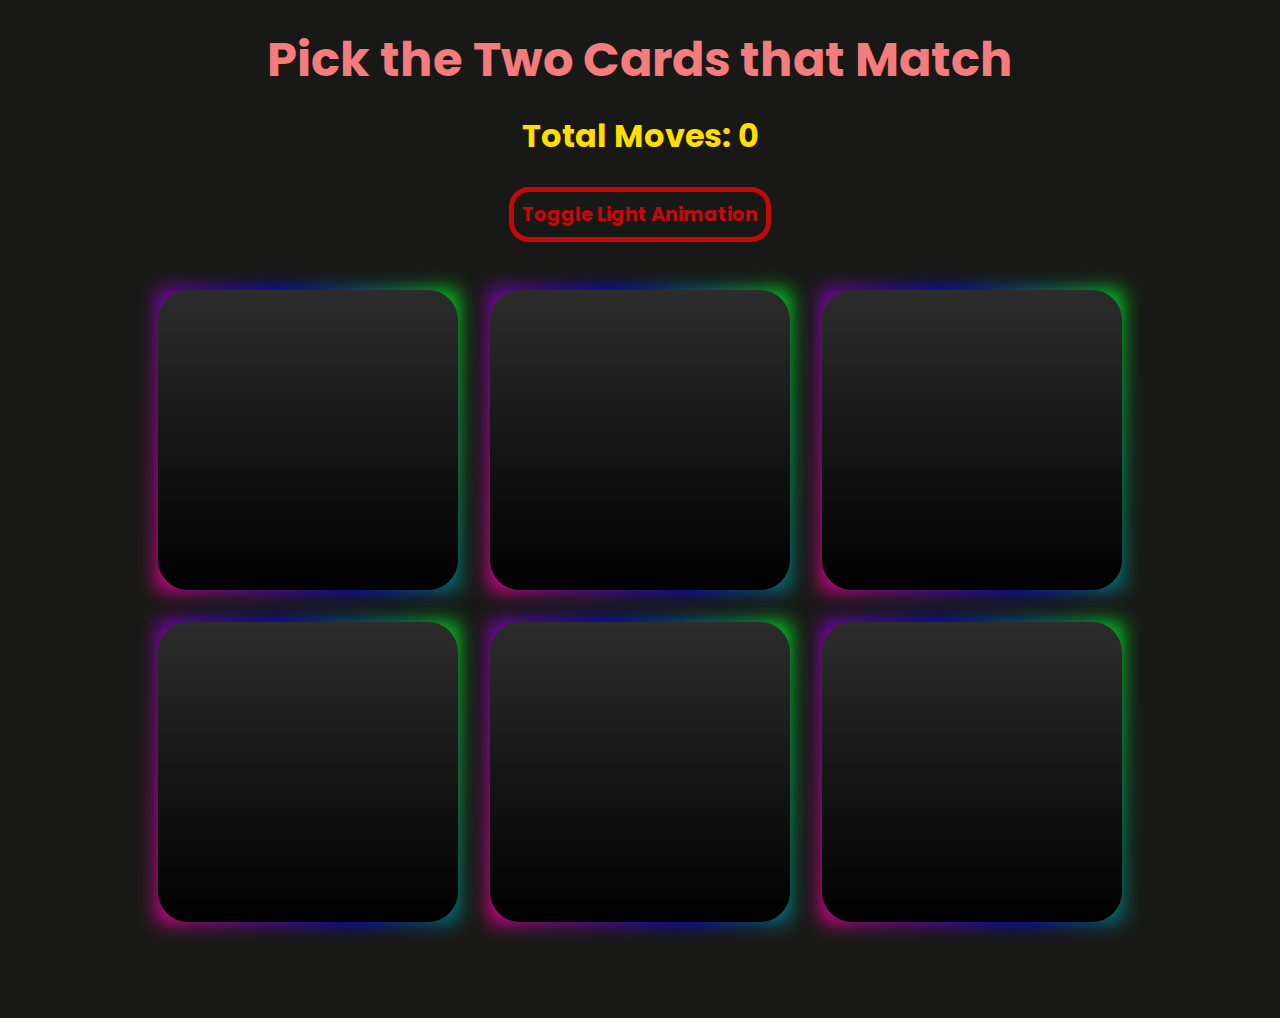
==== index.html @ 03bee95b "fix: Prepare to deploy" ====
<!DOCTYPE html>
<html lang="en">
<head>
    <meta charset="UTF-8">
    <meta http-equiv="X-UA-Compatible" content="IE=edge">
    <meta name="viewport" content="width=device-width, initial-scale=1.0">
    
    <link rel="preconnect" href="https://fonts.googleapis.com">
    <link rel="preconnect" href="https://fonts.gstatic.com" crossorigin>
    <link href="https://fonts.googleapis.com/css2?family=Poppins:wght@400;700&display=swap" rel="stylesheet">
    <link rel="stylesheet" href="main.css">
    
    <title>Memory Game</title>
</head>
<body>

    <main>
        <h1>Pick the Two Cards that Match</h1>        
        <h2>Total Moves: <span id="counter">0</span></h2>
        <button onclick="toggleLights()">Toggle Light Animation</button>

        <article>
            <section id="row1">
                
                <div id="card1" class="cards bg-animation"></div>
                <div id="card2" class="cards bg-animation"></div>
                <div id="card3" class="cards bg-animation"></div>
                
            </section>
            
            <section id="row2">
                
                <div id="card4" class="cards bg-animation"></div>
                <div id="card5" class="cards bg-animation"></div>
                <div id="card6" class="cards bg-animation"></div>
                
            </section>
        </article>
        
    </main>

    <script src="memoryGame.js"></script>
    
</body>
</html>
---- main.css ----
/* setup main css */
body{
    background-color: #181916;
    font-family: 'Poppins', sans-serif;
}

/* main title styles */
h1{
    font-size: 3rem;
    color: #F47C7C;
    margin: 1rem;
}

/* move counter styles */
h2{
    margin-top: 0;
    font-size: 2rem;
    color: #FFDE00;
}

/* background animation button styles */
button{
    padding: .5rem;
    margin-bottom: 2rem;
    font-size: 1.2rem;
    border-radius: 20px;
    font-family: inherit;
    font-weight: 700;
    cursor: pointer;
    color: rgb(196, 9, 9);
    border: 5px solid rgb(196, 9, 9);
    background-color: transparent;
}

button:hover{
    transform: translateX(-2px) translateY(-2px);
    color: white;
    background-color: rgb(196, 9, 9);
}


/* center items in the main container */
main{
    display: flex;
    flex-direction: column;
    align-items: center;
    margin-bottom: 5rem;
}

/* make rows horizontal */
section{
    display: flex;
}

/* card styles */
.cards{
    position: relative;
    width: 300px;
    height: 300px;
    margin: 1rem;
    border-radius: 10%;
    background: linear-gradient(0deg, #000, #2c2c2c);
}

/* background lights animation */
.bg-animation:after{
    
    content: '';
    position: absolute;
    z-index: -1;
    
    width: 100%;
    height: 100%;
    
    background: linear-gradient(75deg, #fb0094, #0000ff, #00ff00, #ffff00, #fb0094, #0000ff, #00ff00, #ffff00, #fb0094);
    background-size: 500%;
    filter: blur(10px);
    
    animation: glowing 25s linear infinite;
}

@keyframes glowing {
    0%{
        background-position: 0 0;
    }
    50%{
        background-position: 300% 0;
    }
    100%{
        background-position: 0 0;
    }
}

/* Media Queries to make website responsive */
@media screen and (max-width: 1075px) {
    
    article{
        display: flex;
    }

    section{
        flex-direction: column;
    }
}

@media screen and (max-width: 709px) {
    
    article{
        display: flex;
        flex-direction: column;
    }
}
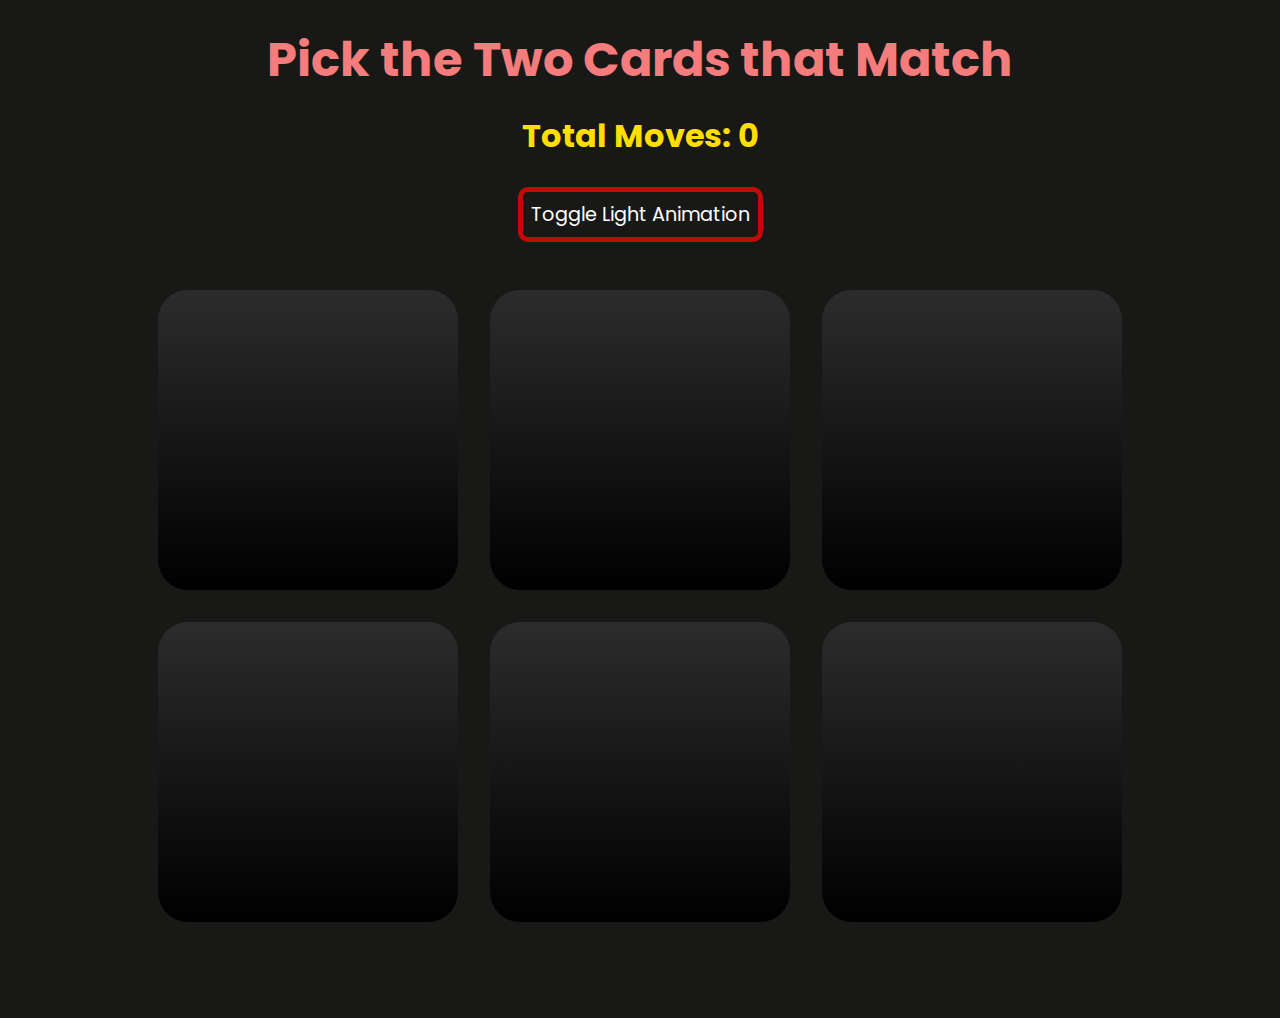
==== commit 04a5b037: "fix[Media Queries]: Better interface for mobile size" ====
--- a/index.html
+++ b/index.html
@@ -22,17 +22,17 @@
         <article>
             <section id="row1">
                 
-                <div id="card1" class="cards bg-animation"></div>
-                <div id="card2" class="cards bg-animation"></div>
-                <div id="card3" class="cards bg-animation"></div>
+                <div id="card1" class="cards"></div>
+                <div id="card2" class="cards"></div>
+                <div id="card3" class="cards"></div>
                 
             </section>
             
             <section id="row2">
                 
-                <div id="card4" class="cards bg-animation"></div>
-                <div id="card5" class="cards bg-animation"></div>
-                <div id="card6" class="cards bg-animation"></div>
+                <div id="card4" class="cards"></div>
+                <div id="card5" class="cards"></div>
+                <div id="card6" class="cards"></div>
                 
             </section>
         </article>
--- a/main.css
+++ b/main.css
@@ -23,16 +23,16 @@
     padding: .5rem;
     margin-bottom: 2rem;
     font-size: 1.2rem;
-    border-radius: 20px;
+    border-radius: 10px;
     font-family: inherit;
-    font-weight: 700;
     cursor: pointer;
-    color: rgb(196, 9, 9);
+    color: white;
     border: 5px solid rgb(196, 9, 9);
     background-color: transparent;
 }
 
 button:hover{
+    font-weight: 700;
     transform: translateX(-2px) translateY(-2px);
     color: white;
     background-color: rgb(196, 9, 9);
@@ -104,9 +104,11 @@
 }
 
 @media screen and (max-width: 709px) {
-    
-    article{
-        display: flex;
-        flex-direction: column;
+
+    .cards{
+        position: relative;
+        width: 100px;
+        height: 100px;
+        margin: .5rem;
     }
 }